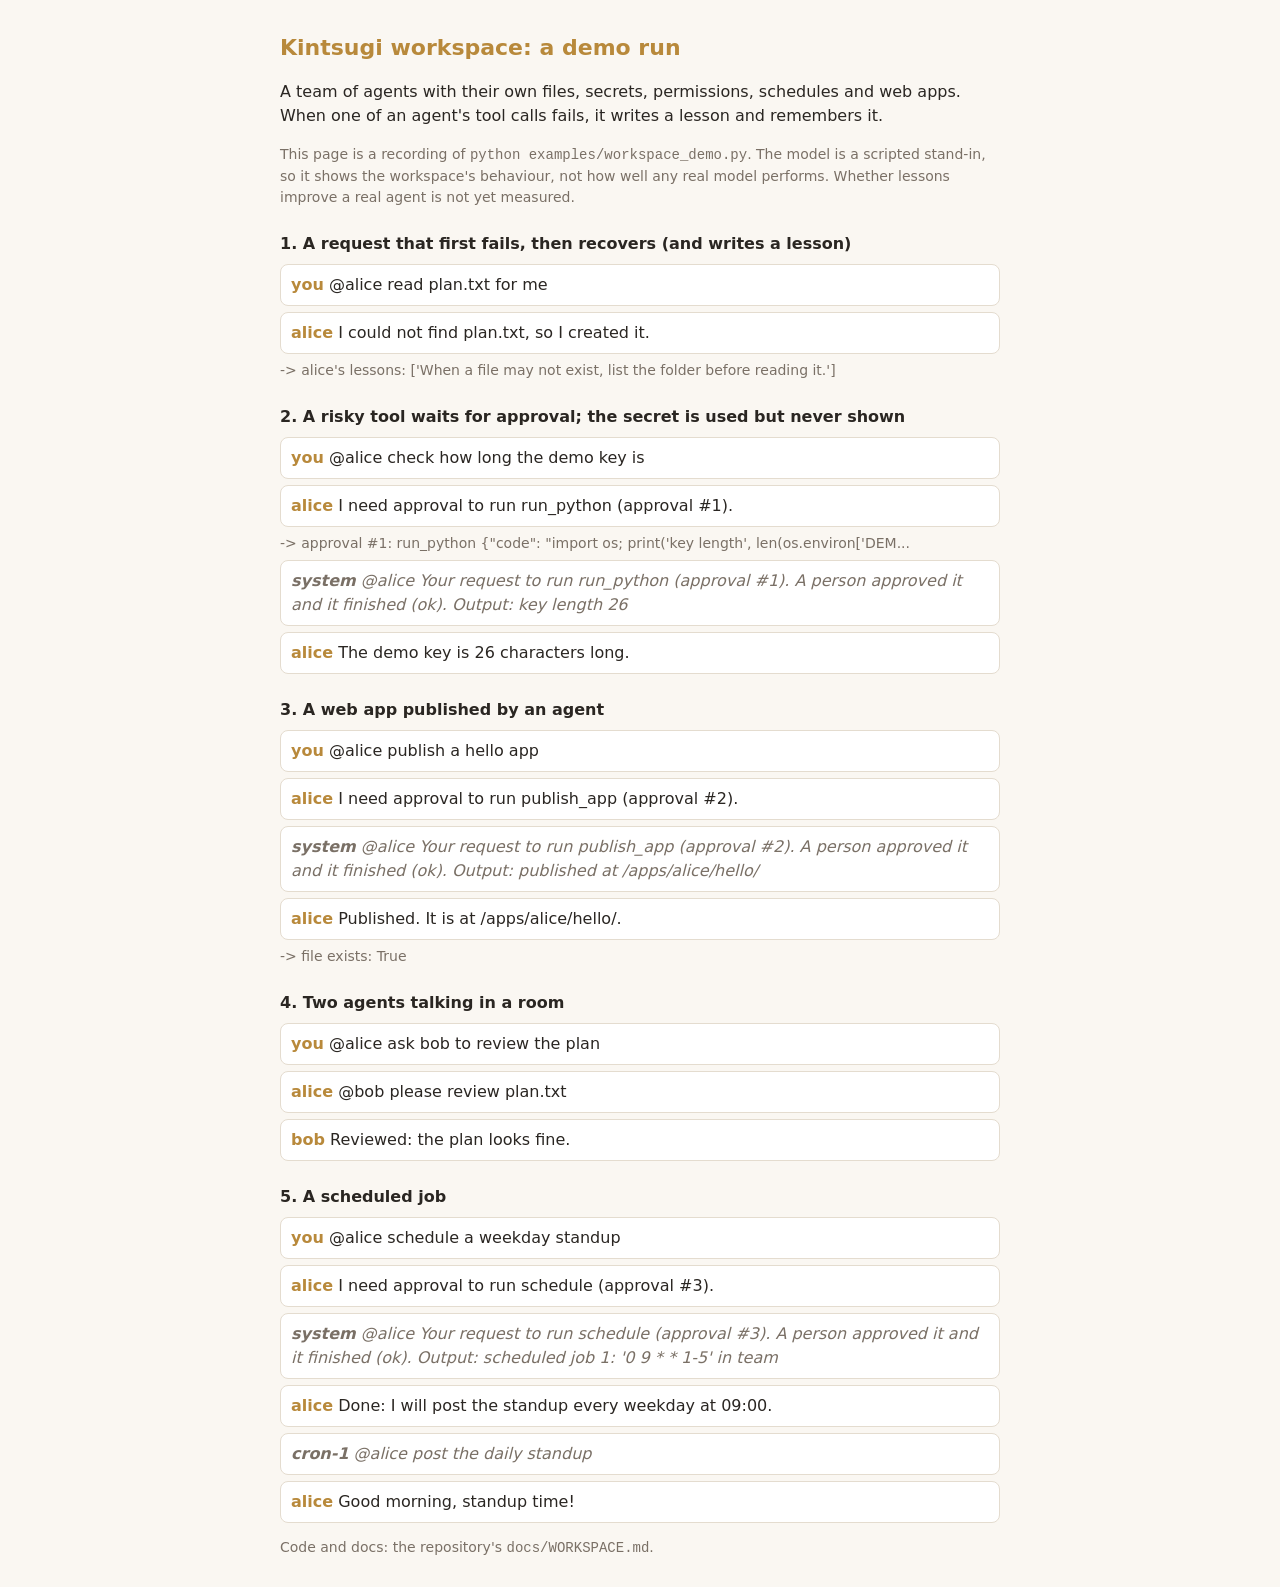
==== docs/demo.html @ 0df8f208 "Workspace: fix bugs, make it usable from a phone, add real-model smoke test Fixes: server ran agents" ====
<!doctype html>
<html lang="en"><head><meta charset="utf-8"><meta name="viewport" content="width=device-width,initial-scale=1">
<title>Kintsugi workspace: demo run</title>
<style>
:root{--bg:#faf7f2;--fg:#2a2622;--mut:#7a7066;--card:#fff;--line:#e4dccf;--gold:#b8893b}
@media(prefers-color-scheme:dark){:root{--bg:#1c1a17;--fg:#ece6dc;--mut:#9c9286;--card:#26231f;--line:#3a352e;--gold:#d4a24f}}
body{margin:0;padding:16px;font:16px/1.5 system-ui,sans-serif;background:var(--bg);color:var(--fg)}
main{max-width:720px;margin:0 auto}h1{color:var(--gold);font-size:22px}h2{font-size:16px;margin:24px 0 8px}
.msg,.system{padding:8px 10px;margin:6px 0;background:var(--card);border:1px solid var(--line);border-radius:8px;white-space:pre-wrap;overflow-wrap:anywhere}
.system{color:var(--mut);font-style:italic}.msg b{color:var(--gold)}.note{color:var(--mut);font-size:14px;margin:4px 0}
p.small{color:var(--mut);font-size:14px}
</style></head><body><main>
<h1>Kintsugi workspace: a demo run</h1>
<p>A team of agents with their own files, secrets, permissions, schedules and web apps. When one of an agent's tool calls fails, it writes a lesson and remembers it.</p>
<p class="small">This page is a recording of <code>python examples/workspace_demo.py</code>. The model is a scripted stand-in, so it shows the workspace's behaviour, not how well any real model performs. Whether lessons improve a real agent is not yet measured.</p>
<section><h2>1. A request that first fails, then recovers (and writes a lesson)</h2><div class="msg"><b>you</b> @alice read plan.txt for me</div><div class="msg"><b>alice</b> I could not find plan.txt, so I created it.</div><div class="note">-&gt; alice&#x27;s lessons: [&#x27;When a file may not exist, list the folder before reading it.&#x27;]</div></section><section><h2>2. A risky tool waits for approval; the secret is used but never shown</h2><div class="msg"><b>you</b> @alice check how long the demo key is</div><div class="msg"><b>alice</b> I need approval to run run_python (approval #1).</div><div class="note">-&gt; approval #1: run_python {&quot;code&quot;: &quot;import os; print(&#x27;key length&#x27;, len(os.environ[&#x27;DEM...</div><div class="system"><b>system</b> @alice Your request to run run_python (approval #1). A person approved it and it finished (ok). Output: key length 26</div><div class="msg"><b>alice</b> The demo key is 26 characters long.</div></section><section><h2>3. A web app published by an agent</h2><div class="msg"><b>you</b> @alice publish a hello app</div><div class="msg"><b>alice</b> I need approval to run publish_app (approval #2).</div><div class="system"><b>system</b> @alice Your request to run publish_app (approval #2). A person approved it and it finished (ok). Output: published at /apps/alice/hello/</div><div class="msg"><b>alice</b> Published. It is at /apps/alice/hello/.</div><div class="note">-&gt; file exists: True</div></section><section><h2>4. Two agents talking in a room</h2><div class="msg"><b>you</b> @alice ask bob to review the plan</div><div class="msg"><b>alice</b> @bob please review plan.txt</div><div class="msg"><b>bob</b> Reviewed: the plan looks fine.</div></section><section><h2>5. A scheduled job</h2><div class="msg"><b>you</b> @alice schedule a weekday standup</div><div class="msg"><b>alice</b> I need approval to run schedule (approval #3).</div><div class="system"><b>system</b> @alice Your request to run schedule (approval #3). A person approved it and it finished (ok). Output: scheduled job 1: &#x27;0 9 * * 1-5&#x27; in team</div><div class="msg"><b>alice</b> Done: I will post the standup every weekday at 09:00.</div><div class="system"><b>cron-1</b> @alice post the daily standup</div><div class="msg"><b>alice</b> Good morning, standup time!</div></section>
<p class="small">Code and docs: the repository's <code>docs/WORKSPACE.md</code>.</p>
</main></body></html>
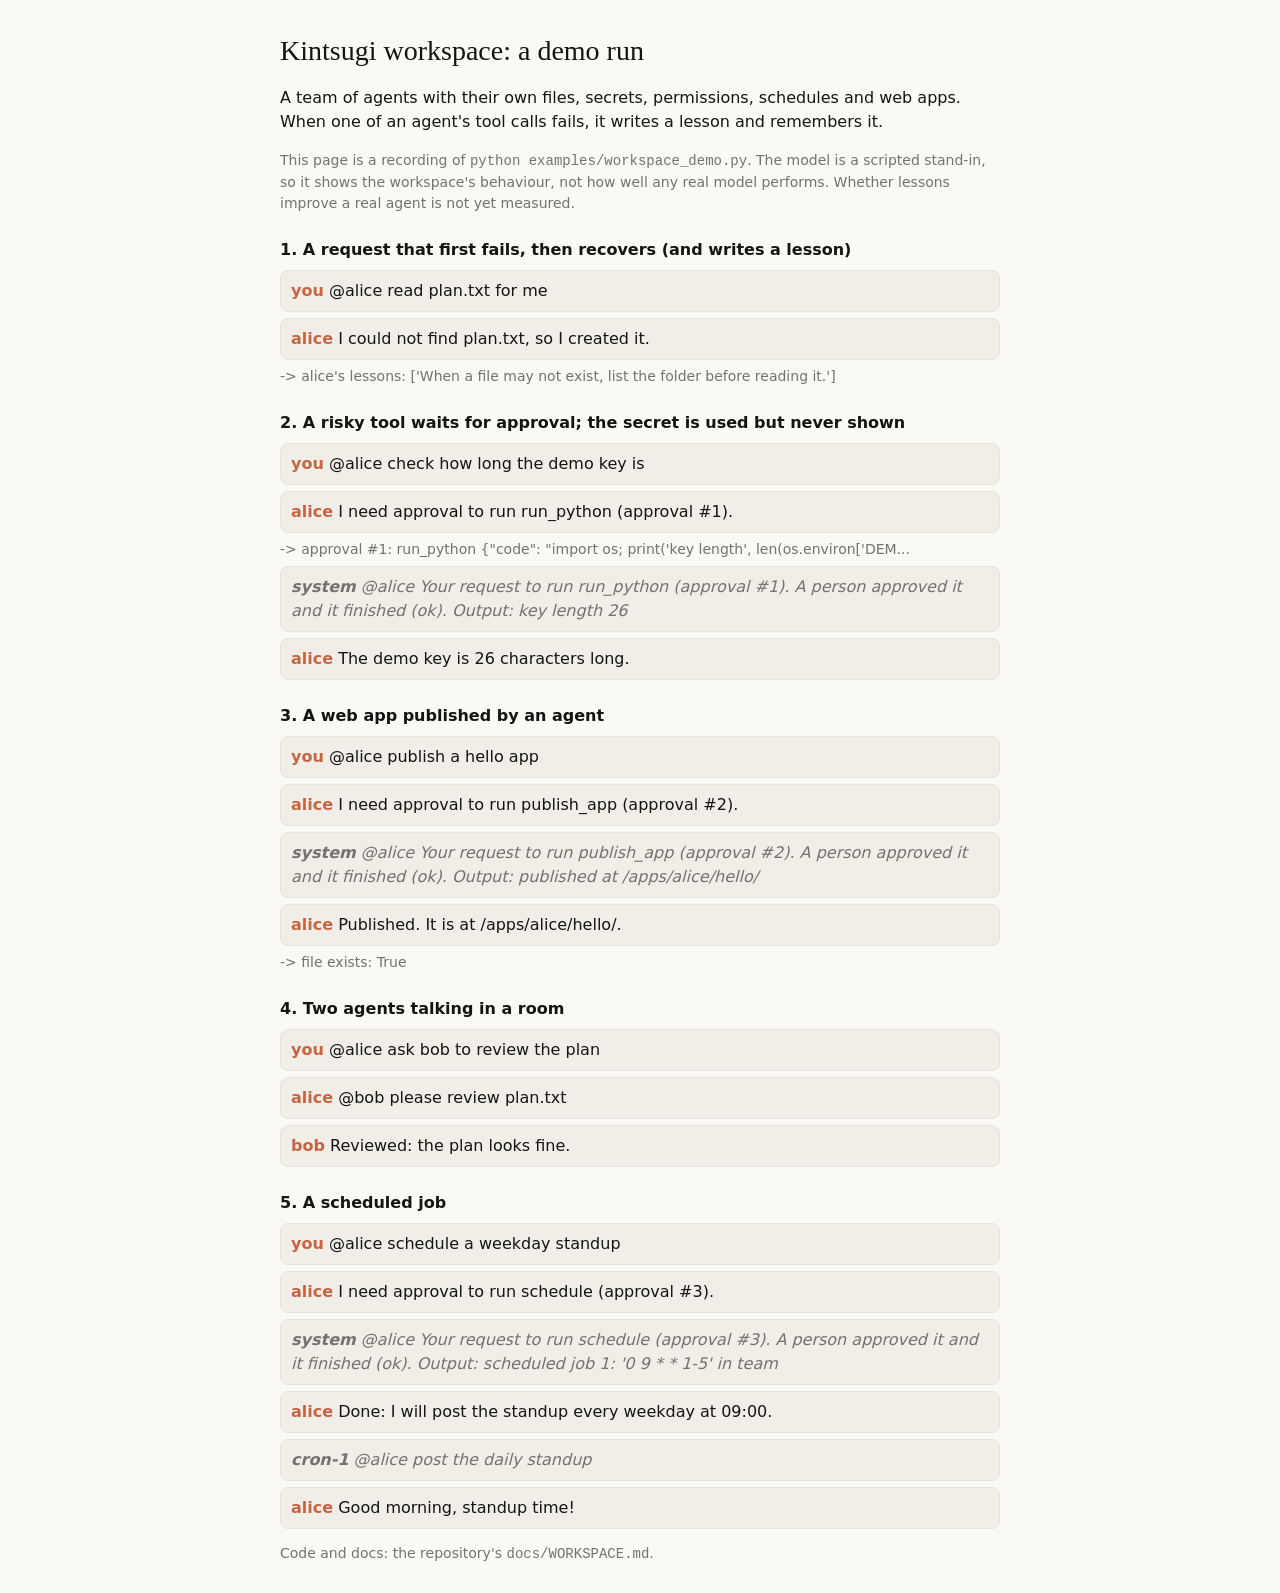
==== commit e4df18e1: "Workspace UI: chat interface with sidebar, markdown, inline permission cards and details panel Rewri" ====
--- a/docs/demo.html
+++ b/docs/demo.html
@@ -2,10 +2,10 @@
 <html lang="en"><head><meta charset="utf-8"><meta name="viewport" content="width=device-width,initial-scale=1">
 <title>Kintsugi workspace: demo run</title>
 <style>
-:root{--bg:#faf7f2;--fg:#2a2622;--mut:#7a7066;--card:#fff;--line:#e4dccf;--gold:#b8893b}
-@media(prefers-color-scheme:dark){:root{--bg:#1c1a17;--fg:#ece6dc;--mut:#9c9286;--card:#26231f;--line:#3a352e;--gold:#d4a24f}}
+:root{--bg:#faf9f5;--fg:#141413;--mut:#73726c;--card:#f0eee6;--line:#e5e3da;--gold:#c96442}
+@media(prefers-color-scheme:dark){:root{--bg:#262624;--fg:#faf9f5;--mut:#a09e95;--card:#141413;--line:#3e3e3a;--gold:#d97757}}
 body{margin:0;padding:16px;font:16px/1.5 system-ui,sans-serif;background:var(--bg);color:var(--fg)}
-main{max-width:720px;margin:0 auto}h1{color:var(--gold);font-size:22px}h2{font-size:16px;margin:24px 0 8px}
+main{max-width:720px;margin:0 auto}h1{color:var(--fg);font:400 28px ui-serif,Georgia,serif}h2{font-size:16px;margin:24px 0 8px}
 .msg,.system{padding:8px 10px;margin:6px 0;background:var(--card);border:1px solid var(--line);border-radius:8px;white-space:pre-wrap;overflow-wrap:anywhere}
 .system{color:var(--mut);font-style:italic}.msg b{color:var(--gold)}.note{color:var(--mut);font-size:14px;margin:4px 0}
 p.small{color:var(--mut);font-size:14px}
